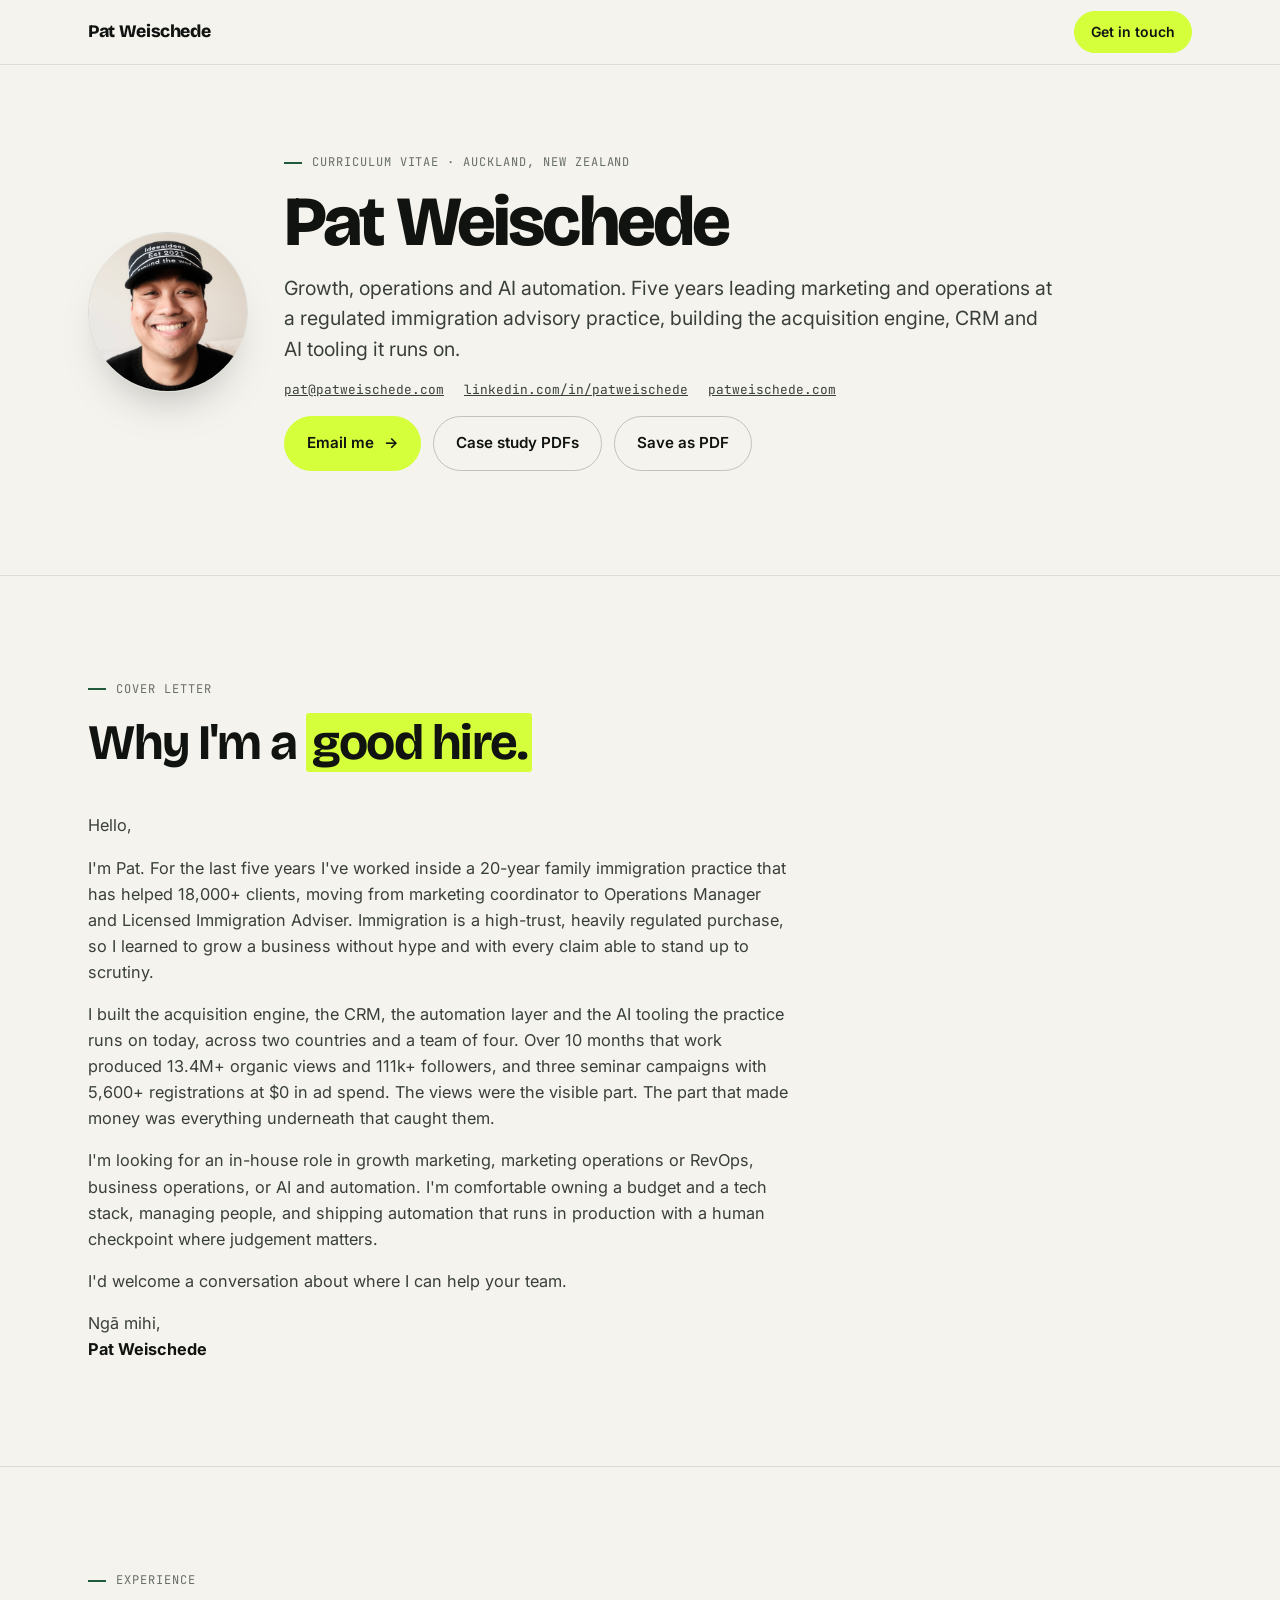
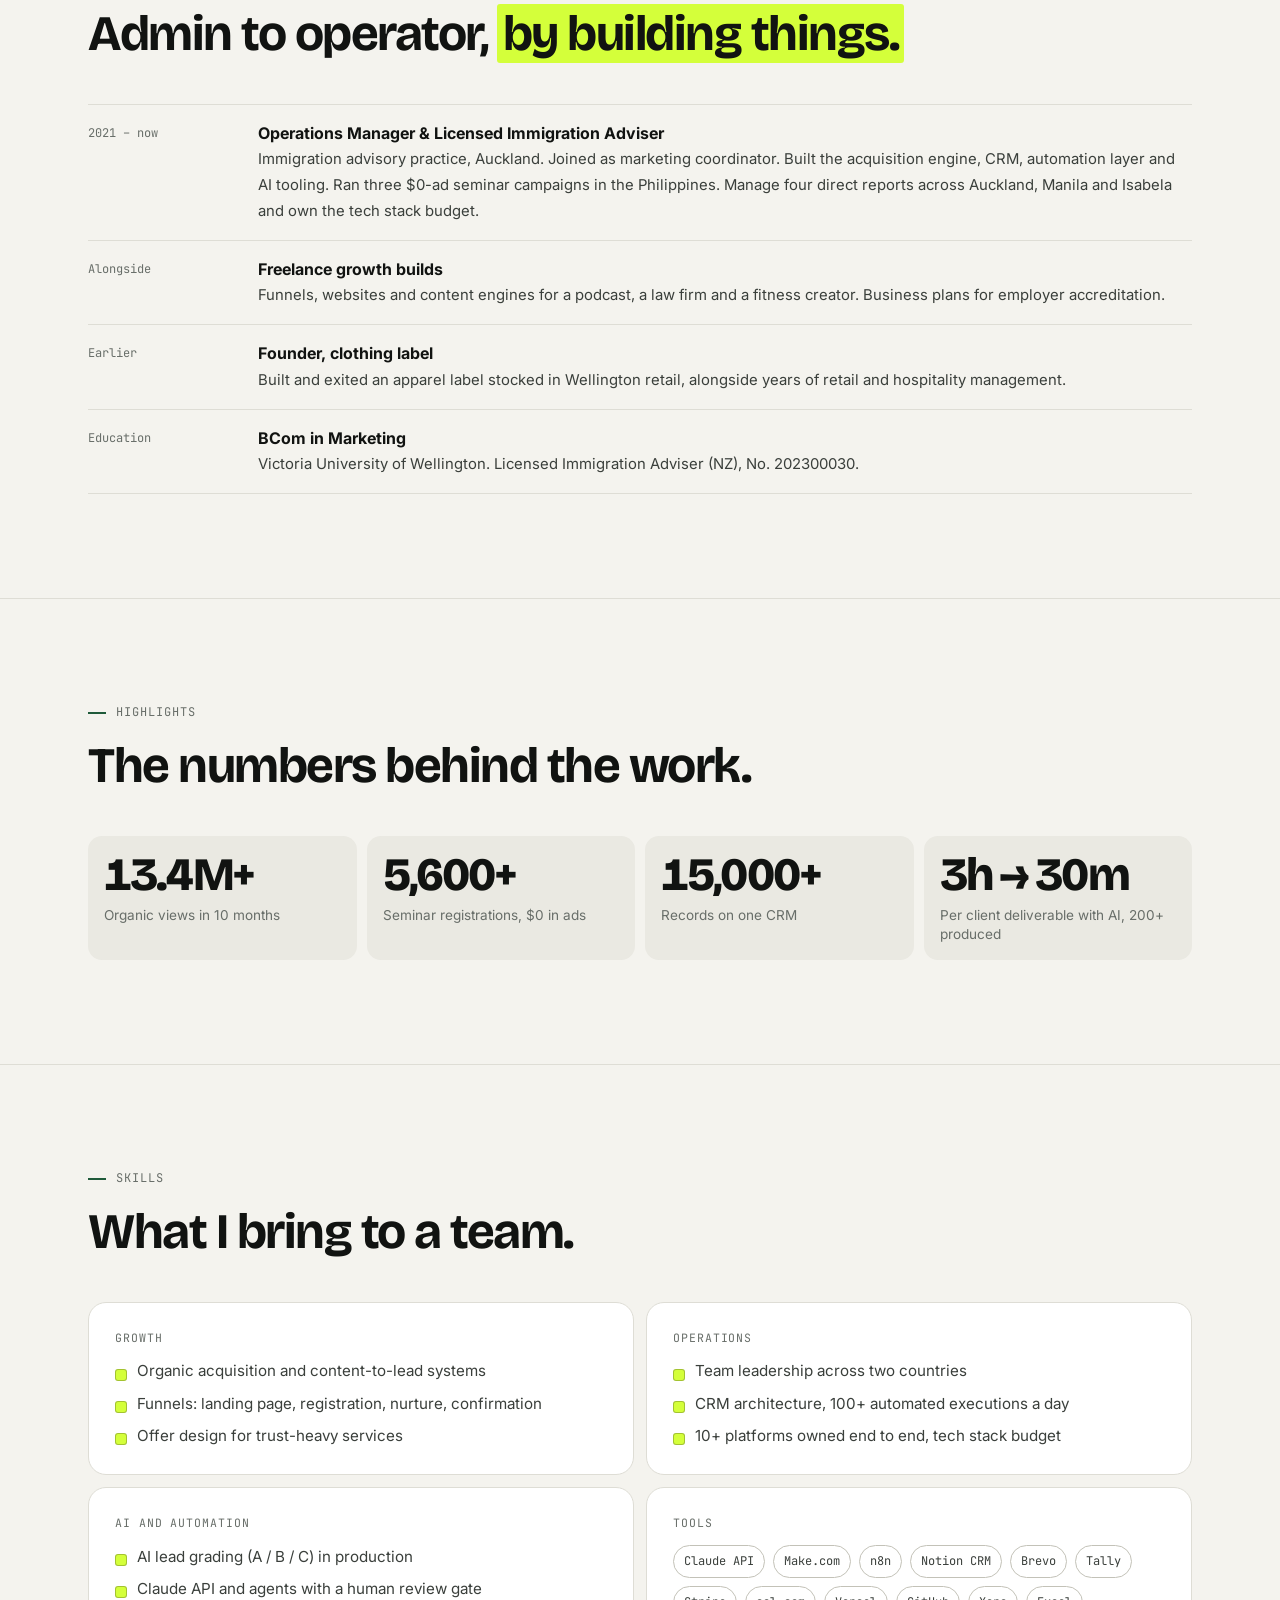
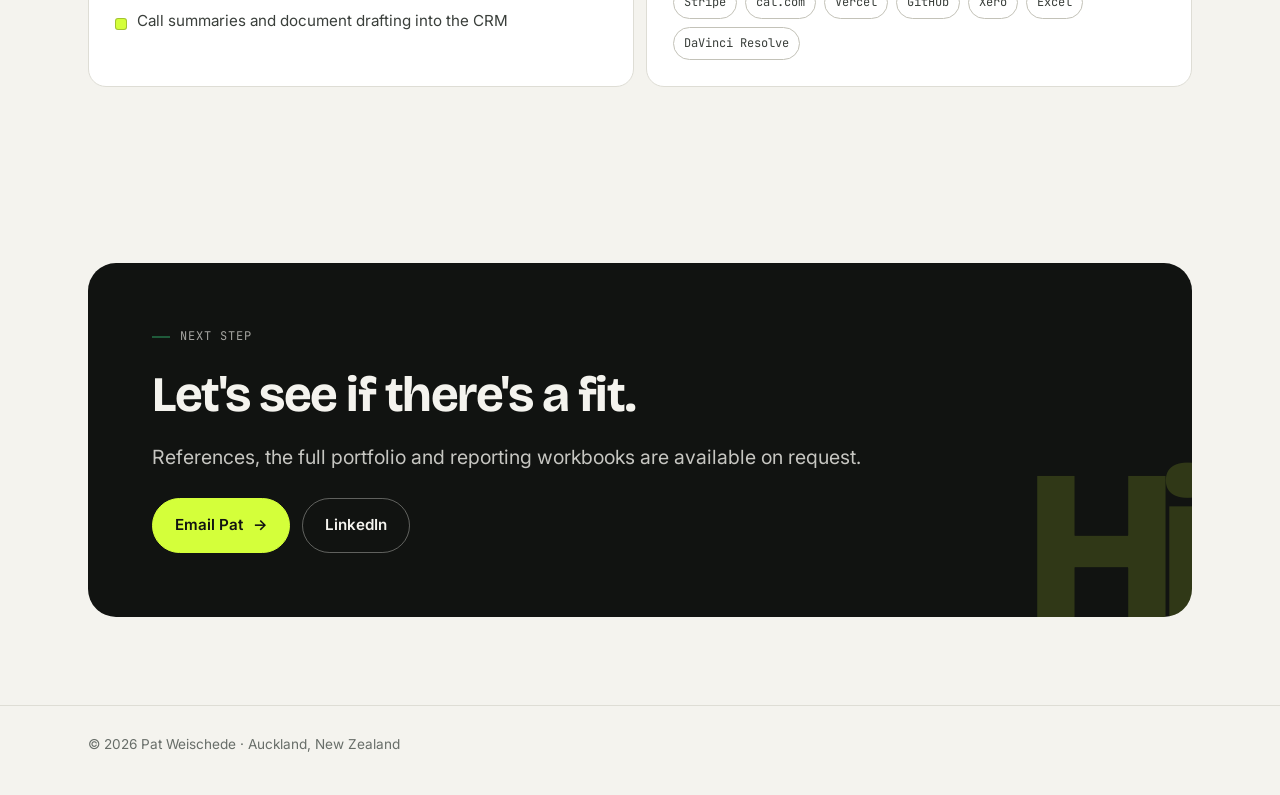
==== resume/index.html @ 17557452 "Move CV page to /resume Co-Authored-By: Claude Sonnet 5.5 <noreply@anthropic.com>" ====
<!DOCTYPE html>
<html lang="en-NZ">
<head>
<meta charset="utf-8">
<meta name="viewport" content="width=device-width, initial-scale=1">
<title>Pat Weischede — CV</title>
<meta name="robots" content="noindex, nofollow, noarchive">
<meta name="description" content="CV and cover letter for Pat Weischede.">
<link rel="icon" type="image/svg+xml" href="data:image/svg+xml,<svg xmlns='http://www.w3.org/2000/svg' viewBox='0 0 100 100'><rect width='100' height='100' rx='22' fill='%23111311'/><text x='50' y='68' font-family='Arial' font-weight='700' font-size='52' text-anchor='middle' fill='%23D4FF3A'>P</text></svg>">
<link rel="preconnect" href="https://fonts.googleapis.com">
<link rel="preconnect" href="https://fonts.gstatic.com" crossorigin>
<link rel="stylesheet" href="https://fonts.googleapis.com/css2?family=Bricolage+Grotesque:opsz,wght@12..96,500..800&family=Inter:wght@400;500;600&family=JetBrains+Mono:wght@400;500&display=swap">
<link rel="stylesheet" href="../styles.css">
<style>
  .cv-head { display: grid; gap: 24px; align-items: center; }
  @media (min-width: 760px) { .cv-head { grid-template-columns: 160px minmax(0, 1fr); gap: 36px; } }
  .cv-head .portrait { width: 160px; transform: none; border-radius: 50%; }
  .cv-head h1 { font-weight: 800; font-size: clamp(2.4rem, 1.4rem + 4vw, 4.2rem); line-height: 0.98; letter-spacing: -0.04em; }
  .cv-contact { display: flex; flex-wrap: wrap; gap: 6px 20px; font-family: var(--mono); font-size: 0.8rem; color: var(--muted); }
  .cv-contact a { color: var(--ink-soft); }
  .letter { display: grid; gap: 16px; max-width: 70ch; }
  .letter p { max-width: none; font-size: 1.02rem; }
  .cv-skills { display: grid; gap: 12px; }
  @media (min-width: 760px) { .cv-skills { grid-template-columns: 1fr 1fr; } }
  .actions { display: flex; flex-wrap: wrap; gap: 12px; }
  @media print {
    .nav-bar, .progress, .actions, .final, footer { display: none !important; }
    body { background: #fff; color: #000; }
    .reveal { opacity: 1 !important; transform: none !important; }
    .sec { padding-block: 24px; break-inside: avoid; }
  }
</style>
</head>
<body>
<div class="progress" aria-hidden="true"></div>

<div class="nav-bar">
  <nav class="wrap nav" aria-label="Primary">
    <a class="brand" href="../index.html">Pat Weischede</a>
    <a class="btn btn-primary" href="mailto:pat@patweischede.com?subject=Role%20enquiry">Get in touch</a>
  </nav>
</div>

<main id="top">

  <header class="wrap sec first">
    <div class="cv-head">
      <figure class="portrait"><img src="../assets/pat.jpg" width="900" height="900" alt="Pat Weischede smiling"></figure>
      <div style="display:grid; gap:16px">
        <span class="kicker">Curriculum vitae · Auckland, New Zealand</span>
        <h1>Pat Weischede</h1>
        <p class="lede">Growth, operations and AI automation. Five years leading marketing and operations at a regulated immigration advisory practice, building the acquisition engine, CRM and AI tooling it runs on.</p>
        <div class="cv-contact">
          <a href="mailto:pat@patweischede.com">pat@patweischede.com</a>
          <a href="https://www.linkedin.com/in/patweischede" rel="noopener">linkedin.com/in/patweischede</a>
          <a href="../index.html">patweischede.com</a>
        </div>
        <div class="actions">
          <a class="btn btn-primary shine" href="mailto:pat@patweischede.com?subject=Role%20enquiry">Email me <span class="arr" aria-hidden="true">→</span></a>
          <a class="btn btn-ghost" href="../work.html#documents">Case study PDFs</a>
          <a class="btn btn-ghost" href="#" onclick="window.print(); return false;">Save as PDF</a>
        </div>
      </div>
    </div>
  </header>

  <section class="sec" id="letter">
    <div class="wrap">
      <div class="sec-head reveal">
        <span class="kicker">Cover letter</span>
        <h2>Why I'm a <span class="mark">good hire.</span></h2>
      </div>
      <div class="letter reveal">
        <p>Hello,</p>
        <p>I'm Pat. For the last five years I've worked inside a 20-year family immigration practice that has helped 18,000+ clients, moving from marketing coordinator to Operations Manager and Licensed Immigration Adviser. Immigration is a high-trust, heavily regulated purchase, so I learned to grow a business without hype and with every claim able to stand up to scrutiny.</p>
        <p>I built the acquisition engine, the CRM, the automation layer and the AI tooling the practice runs on today, across two countries and a team of four. Over 10 months that work produced 13.4M+ organic views and 111k+ followers, and three seminar campaigns with 5,600+ registrations at $0 in ad spend. The views were the visible part. The part that made money was everything underneath that caught them.</p>
        <p>I'm looking for an in-house role in growth marketing, marketing operations or RevOps, business operations, or AI and automation. I'm comfortable owning a budget and a tech stack, managing people, and shipping automation that runs in production with a human checkpoint where judgement matters.</p>
        <p>I'd welcome a conversation about where I can help your team.</p>
        <p>Ngā mihi,<br><b style="color:var(--ink)">Pat Weischede</b></p>
      </div>
    </div>
  </section>

  <section class="sec" id="experience">
    <div class="wrap">
      <div class="sec-head reveal">
        <span class="kicker">Experience</span>
        <h2>Admin to operator, <span class="mark">by building things.</span></h2>
      </div>
      <ol class="timeline reveal">
        <li><span class="when">2021 – now</span><span><b>Operations Manager &amp; Licensed Immigration Adviser</b><span class="d">Immigration advisory practice, Auckland. Joined as marketing coordinator. Built the acquisition engine, CRM, automation layer and AI tooling. Ran three $0-ad seminar campaigns in the Philippines. Manage four direct reports across Auckland, Manila and Isabela and own the tech stack budget.</span></span></li>
        <li><span class="when">Alongside</span><span><b>Freelance growth builds</b><span class="d">Funnels, websites and content engines for a podcast, a law firm and a fitness creator. Business plans for employer accreditation.</span></span></li>
        <li><span class="when">Earlier</span><span><b>Founder, clothing label</b><span class="d">Built and exited an apparel label stocked in Wellington retail, alongside years of retail and hospitality management.</span></span></li>
        <li><span class="when">Education</span><span><b>BCom in Marketing</b><span class="d">Victoria University of Wellington. Licensed Immigration Adviser (NZ), No. 202300030.</span></span></li>
      </ol>
    </div>
  </section>

  <section class="sec" id="highlights">
    <div class="wrap">
      <div class="sec-head reveal">
        <span class="kicker">Highlights</span>
        <h2>The numbers behind the work.</h2>
      </div>
      <div class="big-stats reveal" style="grid-template-columns: repeat(auto-fit, minmax(200px, 1fr))">
        <div class="big-stat"><div class="fig" data-count="13.4" data-suffix="M+" data-decimals="1">13.4M+</div><div class="cap">Organic views in 10 months</div></div>
        <div class="big-stat"><div class="fig" data-count="5600" data-suffix="+">5,600+</div><div class="cap">Seminar registrations, $0 in ads</div></div>
        <div class="big-stat"><div class="fig" data-count="15000" data-suffix="+">15,000+</div><div class="cap">Records on one CRM</div></div>
        <div class="big-stat"><div class="fig">3h → 30m</div><div class="cap">Per client deliverable with AI, 200+ produced</div></div>
      </div>
    </div>
  </section>

  <section class="sec" id="skills">
    <div class="wrap">
      <div class="sec-head reveal">
        <span class="kicker">Skills</span>
        <h2>What I bring to a team.</h2>
      </div>
      <div class="cv-skills">
        <article class="path reveal"><span class="who-tag">Growth</span><ul><li>Organic acquisition and content-to-lead systems</li><li>Funnels: landing page, registration, nurture, confirmation</li><li>Offer design for trust-heavy services</li></ul></article>
        <article class="path reveal"><span class="who-tag">Operations</span><ul><li>Team leadership across two countries</li><li>CRM architecture, 100+ automated executions a day</li><li>10+ platforms owned end to end, tech stack budget</li></ul></article>
        <article class="path reveal"><span class="who-tag">AI and automation</span><ul><li>AI lead grading (A / B / C) in production</li><li>Claude API and agents with a human review gate</li><li>Call summaries and document drafting into the CRM</li></ul></article>
        <article class="path reveal"><span class="who-tag">Tools</span><div class="tools"><span>Claude API</span><span>Make.com</span><span>n8n</span><span>Notion CRM</span><span>Brevo</span><span>Tally</span><span>Stripe</span><span>cal.com</span><span>Vercel</span><span>GitHub</span><span>Xero</span><span>Excel</span><span>DaVinci Resolve</span></div></article>
      </div>
    </div>
  </section>

  <section class="wrap final">
    <div class="final-card reveal">
      <span class="bigfig" aria-hidden="true">Hi</span>
      <span class="kicker" style="color:color-mix(in srgb, var(--ground) 65%, transparent)">Next step</span>
      <h2>Let's see if there's a fit.</h2>
      <p class="lede" style="color:inherit; opacity:0.8">References, the full portfolio and reporting workbooks are available on request.</p>
      <div class="cta-row">
        <a class="btn btn-primary shine" href="mailto:pat@patweischede.com?subject=Role%20enquiry">Email Pat <span class="arr" aria-hidden="true">→</span></a>
        <a class="btn btn-ghost" href="https://www.linkedin.com/in/patweischede" rel="noopener">LinkedIn</a>
      </div>
    </div>
  </section>

</main>

<footer>
  <div class="wrap foot">
    <span>© 2026 Pat Weischede · Auckland, New Zealand</span>
  </div>
</footer>

<script src="../site.js"></script>
</body>
</html>
---- styles.css ----
:root {
  --ground: #F4F3EE;
  --surface: #FFFFFF;
  --surface-sunk: #EAE9E2;
  --ink: #111311;
  --ink-soft: #3A3F3B;
  --muted: #686E69;
  --line: #DEDDD5;
  --line-strong: #C3C2B8;
  --accent: #1F5A3A;
  --hi: #D4FF3A;
  --hi-ink: #111311;
  --down: #B4472A;
  --shot-bg: #18191A;
  --bar: color-mix(in srgb, #D4FF3A 60%, transparent);
  --display: "Bricolage Grotesque", "Helvetica Neue", Arial, sans-serif;
  --body: "Inter", "Helvetica Neue", Arial, sans-serif;
  --mono: "JetBrains Mono", ui-monospace, "SFMono-Regular", Menlo, monospace;
  --measure: 64ch;
  --gutter: 16px;
}
@media (prefers-color-scheme: dark) {
  :root:not([data-theme="light"]) {
    --ground: #0D0E0D;
    --surface: #151715;
    --surface-sunk: #111311;
    --ink: #F1F2EE;
    --ink-soft: #C8CBC5;
    --muted: #8E938C;
    --line: #252825;
    --line-strong: #383C38;
    --accent: #D4FF3A;
    --down: #F08A68;
    --shot-bg: #18191A;
    --bar: color-mix(in srgb, #D4FF3A 20%, transparent);
  }
}
:root[data-theme="dark"] {
  --ground: #0D0E0D;
  --surface: #151715;
  --surface-sunk: #111311;
  --ink: #F1F2EE;
  --ink-soft: #C8CBC5;
  --muted: #8E938C;
  --line: #252825;
  --line-strong: #383C38;
  --accent: #D4FF3A;
  --down: #F08A68;
  --shot-bg: #18191A;
  --bar: color-mix(in srgb, #D4FF3A 20%, transparent);
}
@media (min-width: 640px) { :root { --gutter: 28px; } }

* { box-sizing: border-box; }
html { scroll-behavior: smooth; color-scheme: light dark; }
body {
  margin: 0;
  background: var(--ground);
  color: var(--ink);
  font-family: var(--body);
  font-size: 1rem;
  line-height: 1.6;
  -webkit-font-smoothing: antialiased;
  overflow-x: hidden;
}
img { max-width: 100%; display: block; }
a { color: inherit; }
a:focus-visible, button:focus-visible, summary:focus-visible {
  outline: 2px solid var(--accent);
  outline-offset: 3px;
  border-radius: 4px;
}
.wrap { max-width: 1160px; margin: 0 auto; padding-inline: var(--gutter); }
section[id] { scroll-margin-top: 72px; }
p { margin: 0; max-width: var(--measure); color: var(--ink-soft); }
h1, h2, h3 { font-family: var(--display); margin: 0; text-wrap: balance; color: var(--ink); }
h2 {
  font-weight: 700;
  font-size: clamp(1.9rem, 1.3rem + 2.6vw, 3.1rem);
  line-height: 1.04;
  letter-spacing: -0.03em;
}
h3 { font-weight: 700; font-size: 1.3rem; line-height: 1.2; letter-spacing: -0.015em; }
.mark { background: var(--hi); color: var(--hi-ink); padding: 0 0.12em; border-radius: 3px; -webkit-box-decoration-break: clone; box-decoration-break: clone; }
.kicker {
  font-family: var(--mono);
  font-size: 0.75rem;
  letter-spacing: 0.08em;
  text-transform: uppercase;
  color: var(--muted);
  display: inline-flex;
  align-items: center;
  gap: 10px;
}
.kicker::before { content: ""; width: 18px; height: 2px; background: var(--accent); }
.lede { font-size: clamp(1.06rem, 1rem + 0.35vw, 1.22rem); line-height: 1.55; color: var(--ink-soft); }
.sec { padding-block: 72px; border-top: 1px solid var(--line); }
@media (min-width: 900px) { .sec { padding-block: 104px; } }
.sec-head { display: grid; gap: 18px; margin-bottom: 44px; max-width: 820px; }

/* ---------- buttons ---------- */
.btn {
  font-family: var(--body);
  font-weight: 600;
  font-size: 0.95rem;
  text-decoration: none;
  padding: 14px 22px;
  border-radius: 999px;
  display: inline-flex;
  align-items: center;
  gap: 10px;
  border: 1px solid transparent;
  transition: transform 0.15s ease, background 0.15s ease, border-color 0.15s ease;
}
.btn:hover { transform: translateY(-1px); }
.btn-primary { background: var(--hi); color: var(--hi-ink); border-color: var(--hi); }
.btn-ghost { background: transparent; color: var(--ink); border-color: var(--line-strong); }
.btn-ghost:hover { border-color: var(--ink); }
.btn .arr { transition: transform 0.15s ease; }
.btn:hover .arr { transform: translateX(3px); }

/* ---------- nav ---------- */
.nav-bar {
  position: sticky;
  top: 0;
  z-index: 30;
  background: color-mix(in srgb, var(--ground) 88%, transparent);
  backdrop-filter: blur(10px);
  -webkit-backdrop-filter: blur(10px);
  border-bottom: 1px solid var(--line);
}
.nav { display: flex; flex-wrap: wrap; align-items: center; justify-content: space-between; gap: 0 16px; min-height: 64px; }
.brand { font-family: var(--display); font-weight: 800; font-size: 1.1rem; letter-spacing: -0.02em; text-decoration: none; padding-block: 18px; }
.nav-links { display: flex; gap: 22px; order: 3; width: 100%; overflow-x: auto; padding-bottom: 12px; scrollbar-width: none; }
.nav-links::-webkit-scrollbar { display: none; }
.nav-links a { font-size: 0.9rem; text-decoration: none; color: var(--muted); white-space: nowrap; transition: color 0.15s ease; }
.nav-links a:hover, .nav-links a[aria-current="page"] { color: var(--ink); }
.nav-links a[aria-current="page"] { text-decoration: underline; text-decoration-color: var(--accent); text-decoration-thickness: 2px; text-underline-offset: 6px; }
@media (min-width: 860px) {
  .nav { flex-wrap: nowrap; height: 64px; }
  .nav-links { order: 0; width: auto; padding-bottom: 0; gap: 26px; }
}
.nav .btn { padding: 9px 16px; font-size: 0.875rem; }

/* ---------- inner page lead section ---------- */
.sec.first { border-top: 0; padding-top: 56px; }
@media (min-width: 900px) { .sec.first { padding-top: 88px; } }
.sec.first h1 {
  font-weight: 800;
  font-size: clamp(2.3rem, 1.4rem + 4vw, 4.4rem);
  line-height: 0.98;
  letter-spacing: -0.04em;
}

/* ---------- page directory / next links ---------- */
.dir { display: grid; gap: 12px; }
@media (min-width: 700px) { .dir { grid-template-columns: 1fr 1fr; } }
.dir a {
  padding: 24px;
  border-radius: 18px;
  background: var(--surface);
  border: 1px solid var(--line);
  text-decoration: none;
  display: grid;
  gap: 8px;
  align-content: start;
  transition: border-color 0.15s ease, transform 0.15s ease;
}
.dir a:hover { border-color: var(--ink); transform: translateY(-2px); }
.dir .n { font-family: var(--mono); font-size: 0.75rem; color: var(--muted); }
.dir p { font-size: 0.95rem; }
.dir .go { font-family: var(--mono); font-size: 0.78rem; color: var(--accent); margin-top: 4px; }
.next { padding-block: 0 8px; }
.next a { display: flex; justify-content: space-between; align-items: center; gap: 16px; padding: 22px 24px; border-radius: 18px; border: 1px solid var(--line); background: var(--surface); text-decoration: none; transition: border-color 0.15s ease; }
.next a:hover { border-color: var(--ink); }
.next .kicker { margin-bottom: 4px; }
.next h3 { font-size: 1.25rem; }
.next .arr { font-size: 1.4rem; transition: transform 0.15s ease; }
.next a:hover .arr { transform: translateX(4px); }

/* ---------- hero ---------- */
.hero { padding-block: 56px 72px; }
@media (min-width: 900px) { .hero { padding-block: 88px 104px; } }
.hero-grid { display: grid; gap: 48px; align-items: center; }
@media (min-width: 980px) { .hero-grid { grid-template-columns: minmax(0, 1.15fr) minmax(0, 0.85fr); gap: 56px; } }
.hero-copy { display: grid; gap: 24px; }
.hero h1 {
  font-weight: 800;
  font-size: clamp(2.6rem, 1.4rem + 5.6vw, 5.4rem);
  line-height: 0.95;
  letter-spacing: -0.045em;
}
.hero h1 .line { display: block; }
.hero h1 .dim { color: var(--muted); }
.hero .lede { max-width: 54ch; }
.cta-row { display: flex; flex-wrap: wrap; gap: 12px; margin-top: 4px; }
.fine { font-family: var(--mono); font-size: 0.75rem; color: var(--muted); letter-spacing: 0.02em; }

.receipt {
  background: var(--surface);
  border: 1px solid var(--line);
  border-radius: 20px;
  padding: 22px;
  display: grid;
  gap: 18px;
  box-shadow: 0 1px 0 var(--line), 0 24px 60px -30px rgba(0,0,0,0.25);
}
.receipt-top { display: flex; justify-content: space-between; align-items: center; gap: 12px; }
.live { font-family: var(--mono); font-size: 0.7rem; letter-spacing: 0.08em; text-transform: uppercase; color: var(--muted); display: inline-flex; align-items: center; gap: 8px; }
.live::before { content: ""; width: 8px; height: 8px; border-radius: 50%; background: #3BD16F; box-shadow: 0 0 0 4px color-mix(in srgb, #3BD16F 22%, transparent); }
.big-stats { display: grid; grid-template-columns: 1fr 1fr; gap: 10px; }
.big-stat { background: var(--surface-sunk); border-radius: 14px; padding: 16px; }
.big-stat.wide { grid-column: 1 / -1; }
.big-stat .fig {
  font-family: var(--display);
  font-weight: 800;
  font-size: clamp(2rem, 1.5rem + 2vw, 2.9rem);
  line-height: 1;
  letter-spacing: -0.04em;
  font-variant-numeric: tabular-nums;
}
.big-stat.wide .fig { font-size: clamp(2.6rem, 2rem + 2.6vw, 3.6rem); }
.big-stat .cap { font-size: 0.85rem; color: var(--muted); margin-top: 8px; line-height: 1.4; }
.receipt-foot { font-size: 0.85rem; color: var(--ink-soft); border-top: 1px dashed var(--line-strong); padding-top: 14px; }

/* ---------- ticker ---------- */
.ticker { border-top: 1px solid var(--line); border-bottom: 1px solid var(--line); overflow: hidden; background: var(--surface); }
.ticker-track { display: flex; gap: 44px; padding-block: 16px; width: max-content; animation: tick 40s linear infinite; }
.ticker span { font-family: var(--mono); font-size: 0.8rem; letter-spacing: 0.04em; color: var(--muted); white-space: nowrap; }
.ticker b { color: var(--ink); font-weight: 500; }
@keyframes tick { to { transform: translateX(-50%); } }
@media (prefers-reduced-motion: reduce) { .ticker-track { animation: none; } }

/* ---------- proof ---------- */
.proof-grid { display: grid; gap: 16px; }
@media (min-width: 900px) { .proof-grid { grid-template-columns: repeat(12, minmax(0, 1fr)); } }
.shot {
  background: var(--surface);
  border: 1px solid var(--line);
  border-radius: 18px;
  overflow: hidden;
  display: grid;
  grid-template-rows: auto 1fr;
  margin: 0;
}
.shot-frame { background: var(--shot-bg); padding: 14px; }
.shot-frame img { width: 100%; height: auto; border-radius: 8px; }
.shot figcaption { padding: 18px 20px 20px; display: grid; gap: 6px; align-content: start; }
.shot .fig-line { font-family: var(--display); font-weight: 700; font-size: 1.25rem; letter-spacing: -0.02em; color: var(--ink); }
.shot .note { font-size: 0.9rem; color: var(--ink-soft); }
@media (min-width: 900px) {
  .shot.s-views { grid-column: span 12; grid-template-columns: minmax(0, 1.7fr) minmax(0, 1fr); grid-template-rows: none; }
  .shot.s-views figcaption { padding: 28px; align-content: center; }
  .shot.s-split, .shot.s-follow { grid-column: span 6; }
}
.proof-foot { margin-top: 20px; font-size: 0.85rem; color: var(--muted); max-width: 80ch; }
.tag-down { color: var(--down); font-weight: 500; }

/* ---------- funnel ---------- */
.funnel-grid { display: grid; gap: 40px; }
@media (min-width: 960px) { .funnel-grid { grid-template-columns: minmax(0, 1fr) minmax(0, 1fr); gap: 40px; align-items: start; } }
.funnel { display: grid; gap: 8px; }
.step {
  position: relative;
  display: flex;
  justify-content: space-between;
  align-items: baseline;
  gap: 16px;
  padding: 16px 18px;
  border-radius: 12px;
  background: var(--surface);
  border: 1px solid var(--line);
  overflow: hidden;
}
.step::before {
  content: "";
  position: absolute;
  inset: 0 auto 0 0;
  width: var(--w, 100%);
  background: var(--bar);
  z-index: 0;
}
.step > * { position: relative; z-index: 1; }
.step .lbl { font-size: 0.95rem; color: var(--ink); }
.step .val { font-family: var(--display); font-weight: 800; font-size: 1.5rem; letter-spacing: -0.03em; font-variant-numeric: tabular-nums; color: var(--ink); }
.ratio { font-family: var(--mono); font-size: 0.75rem; color: var(--muted); padding-left: 18px; }
.system-stats { display: grid; grid-template-columns: 1fr 1fr; gap: 1px; background: var(--line); border: 1px solid var(--line); border-radius: 14px; overflow: hidden; }
.system-stats div { background: var(--surface); padding: 16px; }
.system-stats b { display: block; font-family: var(--display); font-size: 1.35rem; letter-spacing: -0.02em; color: var(--ink); }
.system-stats span { font-size: 0.82rem; color: var(--muted); line-height: 1.4; display: block; margin-top: 4px; }

/* ---------- pain ---------- */
.pains { display: grid; gap: 12px; }
@media (min-width: 760px) { .pains { grid-template-columns: 1fr 1fr; } }
.pain { padding: 22px; border-radius: 16px; border: 1px solid var(--line); background: var(--surface); display: grid; gap: 8px; }
.pain q { font-family: var(--display); font-weight: 700; font-size: 1.2rem; letter-spacing: -0.015em; color: var(--ink); quotes: "\201C" "\201D"; line-height: 1.25; }
.pain p { font-size: 0.95rem; }

/* ---------- pillars ---------- */
.pillars { display: grid; gap: 16px; }
@media (min-width: 760px) { .pillars { grid-template-columns: 1fr 1fr; } }
.pillar { padding: 26px; border-radius: 18px; background: var(--surface); border: 1px solid var(--line); display: grid; gap: 12px; align-content: start; }
.pillar .n { font-family: var(--mono); font-size: 0.75rem; color: var(--muted); }
.pillar ul { margin: 0; padding: 0; list-style: none; display: grid; gap: 8px; }
.pillar li { padding-left: 22px; position: relative; color: var(--ink-soft); font-size: 0.95rem; }
.pillar li::before { content: ""; position: absolute; left: 0; top: 0.6em; width: 10px; height: 10px; border-radius: 3px; background: var(--hi); border: 1px solid color-mix(in srgb, var(--ink) 25%, transparent); }
.pillar .from { font-family: var(--mono); font-size: 0.75rem; color: var(--accent); border-top: 1px dashed var(--line-strong); padding-top: 12px; margin-top: 4px; }

/* ---------- ladder ---------- */
.ladder { display: grid; gap: 10px; }
@media (min-width: 900px) { .ladder { grid-template-columns: repeat(4, minmax(0, 1fr)); gap: 12px; } }
.rung { border-radius: 16px; padding: 20px; display: grid; gap: 10px; align-content: start; border: 1px solid var(--line); background: var(--surface); }
.rung .temp { font-family: var(--mono); font-size: 0.72rem; letter-spacing: 0.08em; text-transform: uppercase; display: inline-flex; gap: 8px; align-items: center; color: var(--muted); }
.rung .dot { width: 10px; height: 10px; border-radius: 50%; }
.rung h3 { font-size: 1.15rem; }
.rung dl { margin: 0; display: grid; gap: 8px; }
.rung dt { font-family: var(--mono); font-size: 0.68rem; letter-spacing: 0.08em; text-transform: uppercase; color: var(--muted); }
.rung dd { margin: 0; font-size: 0.9rem; color: var(--ink-soft); }
.rung .eg { font-size: 0.85rem; color: var(--ink); background: var(--surface-sunk); border-radius: 10px; padding: 10px 12px; }
@media (min-width: 900px) {
  .rung { position: relative; }
  .rung:not(:last-child)::after {
    content: "→";
    position: absolute;
    right: -11px;
    top: 22px;
    width: 22px; height: 22px;
    display: grid; place-items: center;
    font-size: 0.8rem;
    background: var(--ink);
    color: var(--ground);
    border-radius: 50%;
    z-index: 2;
  }
}
.rules { display: grid; gap: 16px; margin-top: 40px; }
@media (min-width: 860px) { .rules { grid-template-columns: repeat(3, minmax(0, 1fr)); } }
.rule { padding: 24px; border-radius: 18px; display: grid; gap: 14px; align-content: start; background: var(--surface); border: 1px solid var(--line); }
.rule.add { border-top: 4px solid #3BD16F; }
.rule.cut { border-top: 4px solid var(--down); }
.rule.keep { border-top: 4px solid var(--ink); }
.rule ol { margin: 0; padding-left: 1.15em; display: grid; gap: 10px; color: var(--ink-soft); font-size: 0.93rem; }
.rule li::marker { font-family: var(--mono); color: var(--muted); font-size: 0.8rem; }

/* ---------- who ---------- */
.who { display: grid; gap: 12px; }
@media (min-width: 700px) { .who { grid-template-columns: 1fr 1fr; } }
@media (min-width: 1040px) { .who { grid-template-columns: repeat(4, minmax(0, 1fr)); } }
.who-card { padding: 22px; border-radius: 16px; border: 1px solid var(--line); background: var(--surface); display: grid; gap: 10px; align-content: start; }
.who-card .ic { width: 40px; height: 40px; border-radius: 12px; background: var(--hi); color: var(--hi-ink); display: grid; place-items: center; }
.who-card .ic svg { width: 20px; height: 20px; }
.who-card p { font-size: 0.92rem; }
.who-card .fix { font-size: 0.85rem; color: var(--ink); font-weight: 500; }

/* ---------- process ---------- */
.process { display: grid; gap: 14px; counter-reset: p; }
@media (min-width: 860px) { .process { grid-template-columns: repeat(3, minmax(0, 1fr)); } }
.proc { padding: 26px; border-radius: 18px; background: var(--surface); border: 1px solid var(--line); display: grid; gap: 10px; align-content: start; }
.proc .num { font-family: var(--display); font-weight: 800; font-size: 2.4rem; letter-spacing: -0.04em; line-height: 1; color: var(--line-strong); }
.proc .out { font-family: var(--mono); font-size: 0.75rem; color: var(--accent); margin-top: 6px; }

/* ---------- about ---------- */
.about-grid { display: grid; gap: 40px; }
@media (min-width: 960px) { .about-grid { grid-template-columns: minmax(0, 1.1fr) minmax(0, 0.9fr); gap: 64px; } }
.about-copy { display: grid; gap: 18px; }
.facts { display: grid; gap: 0; border-top: 1px solid var(--line); }
.fact { display: grid; grid-template-columns: 1fr; gap: 4px; padding: 14px 0; border-bottom: 1px solid var(--line); }
@media (min-width: 560px) { .fact { grid-template-columns: 150px minmax(0, 1fr); gap: 16px; } }
.fact dt { font-family: var(--mono); font-size: 0.72rem; letter-spacing: 0.06em; text-transform: uppercase; color: var(--muted); padding-top: 3px; }
.fact dd { margin: 0; font-size: 0.93rem; color: var(--ink-soft); }
.tools { display: flex; flex-wrap: wrap; gap: 8px; }
.tools span { font-family: var(--mono); font-size: 0.75rem; padding: 6px 10px; border: 1px solid var(--line-strong); border-radius: 999px; color: var(--ink-soft); }

/* ---------- faq ---------- */
.faq { display: grid; gap: 10px; max-width: 860px; }
.faq details { border: 1px solid var(--line); border-radius: 14px; background: var(--surface); }
.faq summary {
  cursor: pointer;
  list-style: none;
  padding: 18px 20px;
  font-weight: 600;
  display: flex;
  justify-content: space-between;
  gap: 16px;
}
.faq summary::-webkit-details-marker { display: none; }
.faq summary::after { content: "+"; font-family: var(--mono); color: var(--muted); transition: transform 0.15s ease; }
.faq details[open] summary::after { transform: rotate(45deg); }
.faq .a { padding: 0 20px 20px; }
.faq .a p { font-size: 0.95rem; }

/* ---------- final cta ---------- */
.final { padding-block: 72px 88px; }
.final-card {
  background: var(--ink);
  color: var(--ground);
  border-radius: 28px;
  padding: clamp(28px, 5vw, 64px);
  display: grid;
  gap: 22px;
  position: relative;
  overflow: hidden;
}
.final-card h2 { color: var(--ground); max-width: 18ch; }
.final-card p { color: color-mix(in srgb, var(--ground) 78%, transparent); }
.final-card .btn-ghost { color: var(--ground); border-color: color-mix(in srgb, var(--ground) 35%, transparent); }
.final-card .btn-ghost:hover { border-color: var(--ground); }
.final-card .bigfig {
  position: absolute;
  right: -0.04em;
  bottom: -0.22em;
  font-family: var(--display);
  font-weight: 800;
  font-size: clamp(6rem, 18vw, 15rem);
  letter-spacing: -0.06em;
  line-height: 1;
  color: color-mix(in srgb, var(--hi) 16%, transparent);
  pointer-events: none;
  user-select: none;
}
.final-card > *:not(.bigfig) { position: relative; z-index: 1; }

footer { border-top: 1px solid var(--line); padding-block: 28px 40px; }
.foot { display: flex; flex-wrap: wrap; justify-content: space-between; gap: 12px 24px; font-size: 0.85rem; color: var(--muted); }
.foot a { color: var(--ink-soft); text-decoration: none; }
.foot a:hover { color: var(--ink); }
.foot-links { display: flex; gap: 18px; }

/* ---------- reveal ---------- */
.reveal { opacity: 0; transform: translateY(14px); transition: opacity 0.6s ease, transform 0.6s ease; }
.reveal.in { opacity: 1; transform: none; }
@media (prefers-reduced-motion: reduce) { .reveal { opacity: 1; transform: none; transition: none; } html { scroll-behavior: auto; } }

/* ---------- audience paths ---------- */
.paths { display: grid; gap: 12px; }
@media (min-width: 760px) { .paths { grid-template-columns: 1fr 1fr; } }
.path { padding: 26px; border-radius: 18px; background: var(--surface); border: 1px solid var(--line); display: grid; gap: 12px; align-content: start; }
.path .who-tag { font-family: var(--mono); font-size: 0.72rem; letter-spacing: 0.08em; text-transform: uppercase; color: var(--muted); }
.path ul { margin: 0; padding: 0; list-style: none; display: grid; gap: 8px; }
.path li { padding-left: 22px; position: relative; color: var(--ink-soft); font-size: 0.95rem; }
.path li::before { content: ""; position: absolute; left: 0; top: 0.6em; width: 10px; height: 10px; border-radius: 3px; background: var(--hi); border: 1px solid color-mix(in srgb, var(--ink) 25%, transparent); }
.path .cta-row { margin-top: 6px; }

/* ---------- photo ---------- */
.photo { margin: 0; border-radius: 20px; overflow: hidden; border: 1px solid var(--line); background: var(--shot-bg); }
.photo img { width: 100%; height: auto; }
.photo figcaption { font-size: 0.85rem; color: var(--muted); padding: 12px 16px; background: var(--surface); }
.calls { display: grid; gap: 10px; margin-top: 16px; }
@media (min-width: 700px) { .calls { grid-template-columns: 1fr 1fr; } }
@media (min-width: 1040px) { .calls { grid-template-columns: repeat(3, minmax(0, 1fr)); } }
.calls img { width: 100%; height: auto; border-radius: 12px; border: 1px solid var(--line); background: var(--shot-bg); }

/* ---------- case studies ---------- */
.toc { display: flex; flex-wrap: wrap; gap: 8px; }
.toc a { font-family: var(--mono); font-size: 0.78rem; text-decoration: none; padding: 8px 12px; border-radius: 999px; border: 1px solid var(--line-strong); color: var(--ink-soft); }
.toc a:hover { border-color: var(--ink); color: var(--ink); }
.case { display: grid; gap: 28px; }
.case-meta { display: grid; gap: 1px; background: var(--line); border: 1px solid var(--line); border-radius: 14px; overflow: hidden; }
@media (min-width: 760px) { .case-meta { grid-template-columns: repeat(3, minmax(0, 1fr)); } }
.case-meta div { background: var(--surface); padding: 16px 18px; display: grid; gap: 4px; align-content: start; }
.case-meta dt { font-family: var(--mono); font-size: 0.7rem; letter-spacing: 0.08em; text-transform: uppercase; color: var(--muted); }
.case-meta dd { margin: 0; font-size: 0.93rem; color: var(--ink-soft); }
.case-cols { display: grid; gap: 28px; }
@media (min-width: 960px) { .case-cols { grid-template-columns: minmax(0, 1fr) minmax(0, 1fr); gap: 40px; align-items: start; } }
.case-body { display: grid; gap: 14px; }
.case-body h3 { margin-top: 8px; }
.flow { margin: 0; padding: 0; list-style: none; display: grid; gap: 8px; counter-reset: f; }
.flow li { counter-increment: f; display: grid; grid-template-columns: 34px minmax(0, 1fr); gap: 12px; padding: 14px 16px; border-radius: 12px; background: var(--surface); border: 1px solid var(--line); font-size: 0.93rem; color: var(--ink-soft); }
.flow li::before { content: counter(f, decimal-leading-zero); font-family: var(--mono); font-size: 0.75rem; color: var(--muted); padding-top: 2px; }
.flow b { color: var(--ink); font-weight: 600; }
.runs { display: grid; gap: 8px; }
.lesson { padding: 18px 20px; border-radius: 14px; background: var(--surface-sunk); font-size: 0.93rem; color: var(--ink-soft); }
.lesson b { color: var(--ink); }
.status { font-family: var(--mono); font-size: 0.68rem; letter-spacing: 0.06em; padding: 3px 8px; border-radius: 999px; background: var(--hi); color: var(--hi-ink); vertical-align: middle; margin-left: 6px; }
.status.built { background: var(--surface-sunk); color: var(--ink-soft); border: 1px solid var(--line-strong); }
.clients { display: grid; gap: 12px; }
@media (min-width: 760px) { .clients { grid-template-columns: 1fr 1fr; } }

/* ---------- reviews ---------- */
.reviews { display: grid; gap: 12px; }
@media (min-width: 760px) { .reviews { grid-template-columns: 1fr 1fr; } }
.review { margin: 0; padding: 22px; border-radius: 16px; background: var(--surface); border: 1px solid var(--line); display: grid; gap: 12px; align-content: start; }
.review .stars { color: #E2A400; letter-spacing: 2px; font-size: 0.9rem; }
.review blockquote { margin: 0; font-size: 0.98rem; color: var(--ink); line-height: 1.55; }
.review figcaption { font-family: var(--mono); font-size: 0.72rem; color: var(--muted); }

/* ---------- timeline ---------- */
.timeline { margin: 0; padding: 0; list-style: none; display: grid; border-top: 1px solid var(--line); }
.timeline li { display: grid; gap: 4px; padding: 16px 0; border-bottom: 1px solid var(--line); }
@media (min-width: 640px) { .timeline li { grid-template-columns: 150px minmax(0, 1fr); gap: 20px; } }
.timeline .when { font-family: var(--mono); font-size: 0.75rem; color: var(--muted); padding-top: 3px; }
.timeline b { color: var(--ink); display: block; }
.timeline span.d { font-size: 0.93rem; color: var(--ink-soft); }
@media (min-width: 700px) { .dir a:first-child { grid-column: 1 / -1; } }

/* ---------- case cards + documents ---------- */
.cases { display: grid; gap: 12px; }
@media (min-width: 760px) { .cases { grid-template-columns: 1fr 1fr; } }
.case-card { padding: 24px; border-radius: 18px; background: var(--surface); border: 1px solid var(--line); display: grid; gap: 14px; align-content: start; }
.case-card .n { font-family: var(--mono); font-size: 0.75rem; color: var(--muted); }
.case-card p { font-size: 0.95rem; }
.mini-stats { display: grid; grid-template-columns: repeat(3, minmax(0, 1fr)); gap: 1px; background: var(--line); border: 1px solid var(--line); border-radius: 12px; overflow: hidden; }
.mini-stats div { background: var(--surface-sunk); padding: 12px; }
.mini-stats b { display: block; font-family: var(--display); font-size: clamp(1.05rem, 0.9rem + 0.8vw, 1.4rem); letter-spacing: -0.02em; color: var(--ink); line-height: 1.1; }
.mini-stats span { display: block; font-size: 0.75rem; color: var(--muted); line-height: 1.35; margin-top: 4px; }
.dl { justify-self: start; font-family: var(--mono); font-size: 0.8rem; color: var(--accent); text-decoration: none; border-bottom: 1px solid currentColor; padding-bottom: 2px; }
.dl:hover { color: var(--ink); }
.docs { display: grid; gap: 12px; }
@media (min-width: 700px) { .docs { grid-template-columns: repeat(2, minmax(0, 1fr)); } }
@media (min-width: 1040px) { .docs { grid-template-columns: repeat(4, minmax(0, 1fr)); } .doc.feature { grid-column: span 2; } }
.doc { padding: 22px; border-radius: 16px; background: var(--surface); border: 1px solid var(--line); text-decoration: none; display: grid; gap: 8px; align-content: start; transition: border-color 0.15s ease, transform 0.15s ease; }
.doc:hover { border-color: var(--ink); transform: translateY(-2px); }
.doc .n { font-family: var(--mono); font-size: 0.72rem; color: var(--muted); }
.doc p { font-size: 0.93rem; }
.doc .go { font-family: var(--mono); font-size: 0.78rem; color: var(--accent); margin-top: 4px; }
.doc.feature { background: #111311; border-color: #111311; }
.doc.feature h3, .doc.feature .go { color: var(--hi); }
.doc.feature .n, .doc.feature p { color: rgba(244, 243, 238, 0.72); }
.doc.feature:hover { border-color: var(--hi); }

/* ---------- availability chip + portrait ---------- */
.avail { display: flex; align-items: center; gap: 14px; }
.avatar { position: relative; width: 56px; height: 56px; border-radius: 50%; flex: none; }
.avatar::before { content: ""; position: absolute; inset: -4px; border-radius: 50%; border: 2px solid var(--hi); animation: ring 2.6s ease-out infinite; }
.avatar img { width: 100%; height: 100%; border-radius: 50%; object-fit: cover; object-position: 50% 40%; border: 2px solid var(--ground); position: relative; }
.avail-text { display: grid; gap: 2px; font-size: 0.9rem; line-height: 1.3; }
.avail-text b { font-family: var(--display); font-weight: 700; color: var(--ink); }
.avail-status { font-family: var(--mono); font-size: 0.72rem; color: var(--muted); display: inline-flex; align-items: center; gap: 8px; }
.avail-status i { width: 8px; height: 8px; border-radius: 50%; background: #3BD16F; animation: pulse 2s ease-in-out infinite; }
@keyframes ring { 0% { transform: scale(0.95); opacity: 0.9; } 100% { transform: scale(1.35); opacity: 0; } }
@keyframes pulse { 0%, 100% { box-shadow: 0 0 0 0 color-mix(in srgb, #3BD16F 55%, transparent); } 50% { box-shadow: 0 0 0 6px transparent; } }
.portrait { margin: 0; width: min(220px, 60%); aspect-ratio: 1; border-radius: 28px; overflow: hidden; border: 1px solid var(--line); transform: rotate(-2deg); transition: transform 0.4s ease; box-shadow: 0 24px 50px -28px rgba(0,0,0,0.4); }
.portrait:hover { transform: rotate(0) scale(1.02); }
.portrait img { width: 100%; height: 100%; object-fit: cover; }

/* ---------- motion ---------- */
.progress { position: fixed; top: 0; left: 0; height: 3px; width: 100%; background: var(--hi); transform-origin: 0 50%; transform: scaleX(0); z-index: 40; }
.hero h1 .line { opacity: 0; transform: translateY(24px); animation: rise 0.8s cubic-bezier(.2,.7,.2,1) forwards; }
.hero h1 .line:nth-child(1) { animation-delay: 0.1s; }
.hero h1 .line:nth-child(2) { animation-delay: 0.28s; }
.hero h1 .line:nth-child(3) { animation-delay: 0.46s; }
.hero .avail, .hero .kicker, .hero .lede, .hero .cta-row, .hero .fine, .receipt { opacity: 0; animation: rise 0.8s cubic-bezier(.2,.7,.2,1) forwards; }
.hero .avail { animation-delay: 0s; }
.hero .kicker { animation-delay: 0.05s; }
.hero .lede { animation-delay: 0.65s; }
.hero .cta-row { animation-delay: 0.8s; }
.hero .fine { animation-delay: 0.95s; }
.receipt { animation-delay: 0.4s; }
@keyframes rise { to { opacity: 1; transform: none; } }
.reveal:nth-child(2) { transition-delay: 0.08s; }
.reveal:nth-child(3) { transition-delay: 0.16s; }
.reveal:nth-child(4) { transition-delay: 0.24s; }
.mark { background-image: linear-gradient(var(--hi), var(--hi)); background-color: transparent; background-repeat: no-repeat; background-size: 0% 100%; transition: background-size 0.8s ease 0.3s; }
.reveal.in .mark, .hero .mark { background-size: 100% 100%; }
.path, .case-card, .pillar, .who-card, .review { transition: transform 0.2s ease, border-color 0.2s ease, opacity 0.6s ease; }
.path:hover, .case-card:hover, .pillar:hover, .who-card:hover, .review:hover { transform: translateY(-4px); border-color: var(--ink); }
.btn.shine { position: relative; overflow: hidden; }
.btn.shine::after { content: ""; position: absolute; inset: 0; background: linear-gradient(105deg, transparent 35%, rgba(255,255,255,0.65) 50%, transparent 65%); transform: translateX(-120%); animation: shine 4s ease-in-out 1.5s infinite; }
@keyframes shine { 0%, 60% { transform: translateX(-120%); } 100% { transform: translateX(120%); } }
.final-card .bigfig { animation: drift 9s ease-in-out infinite alternate; }
@keyframes drift { to { transform: translate(-2%, -6%); } }
@media (prefers-reduced-motion: reduce) {
  .hero h1 .line, .hero .avail, .hero .kicker, .hero .lede, .hero .cta-row, .hero .fine, .receipt { opacity: 1; animation: none; }
  .avatar::before, .avail-status i, .btn.shine::after, .final-card .bigfig { animation: none; }
  .mark { background-size: 100% 100%; transition: none; }
  .progress { display: none; }
}
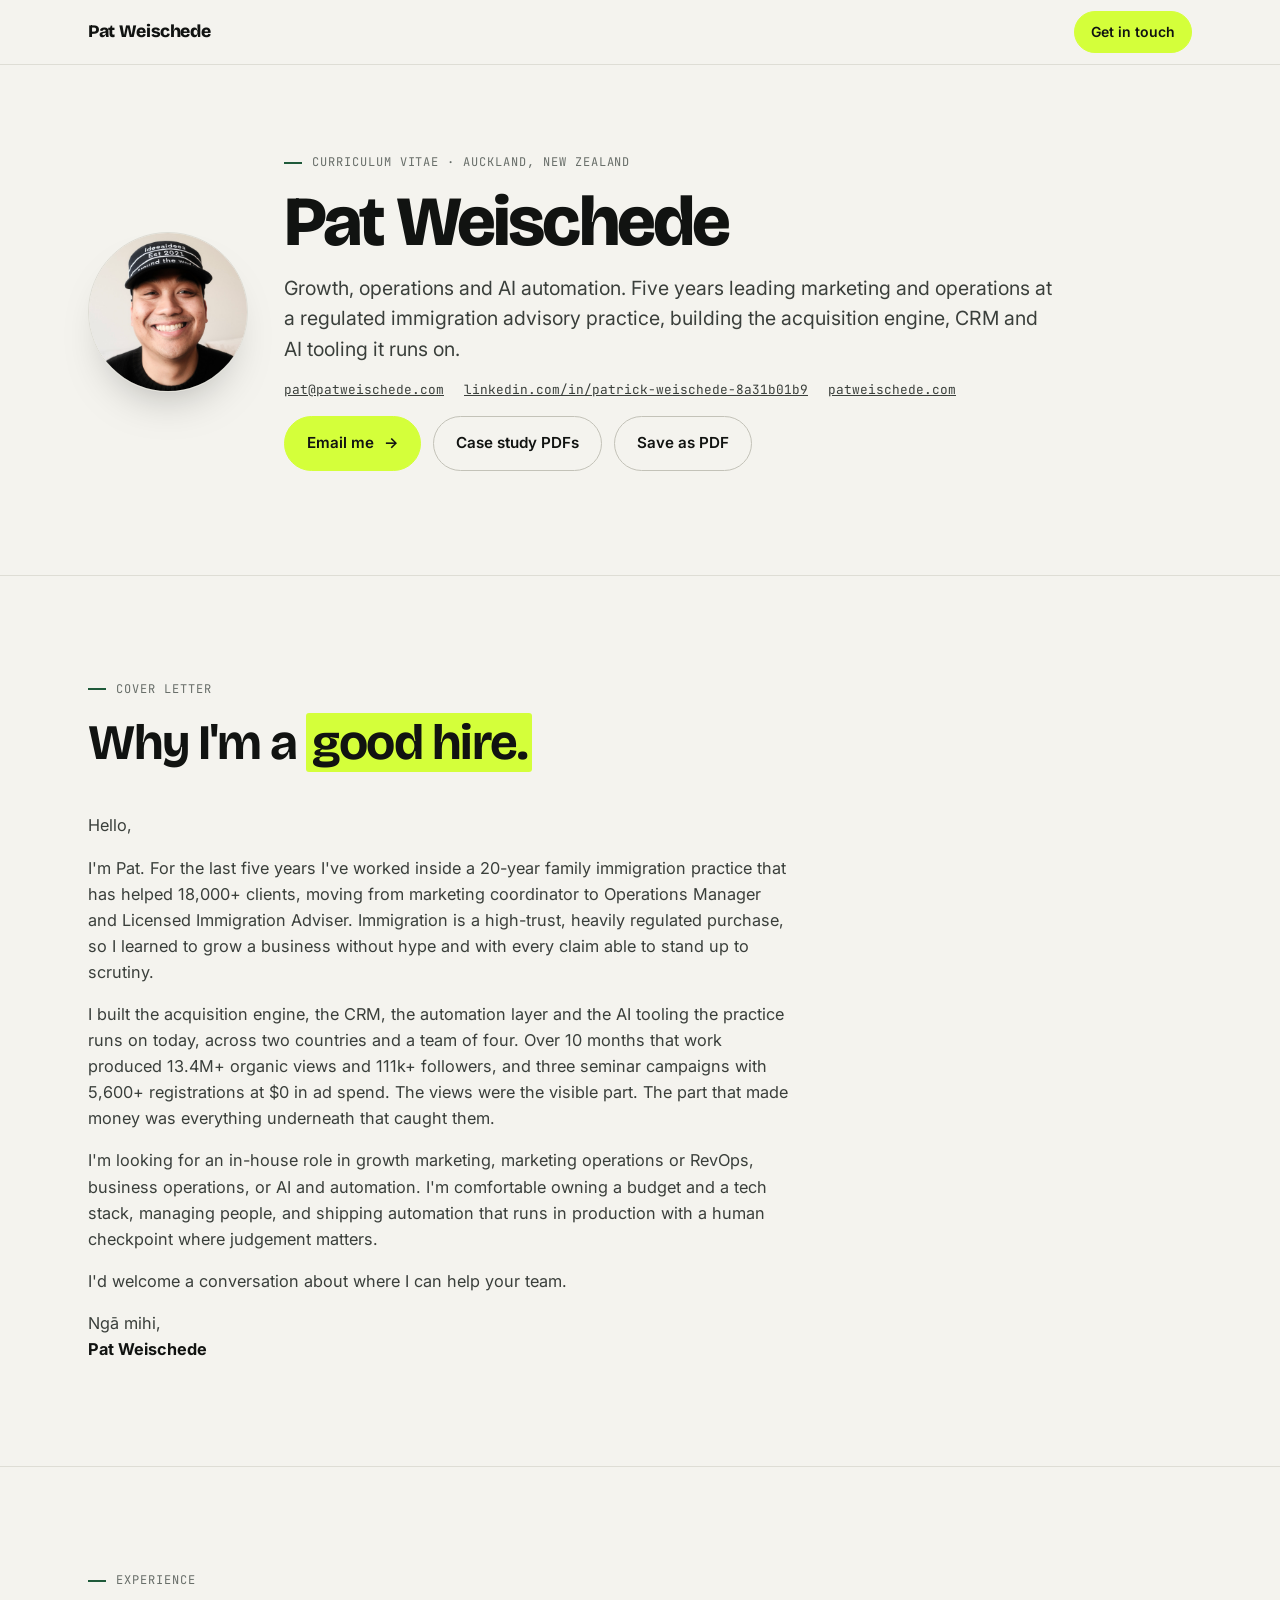
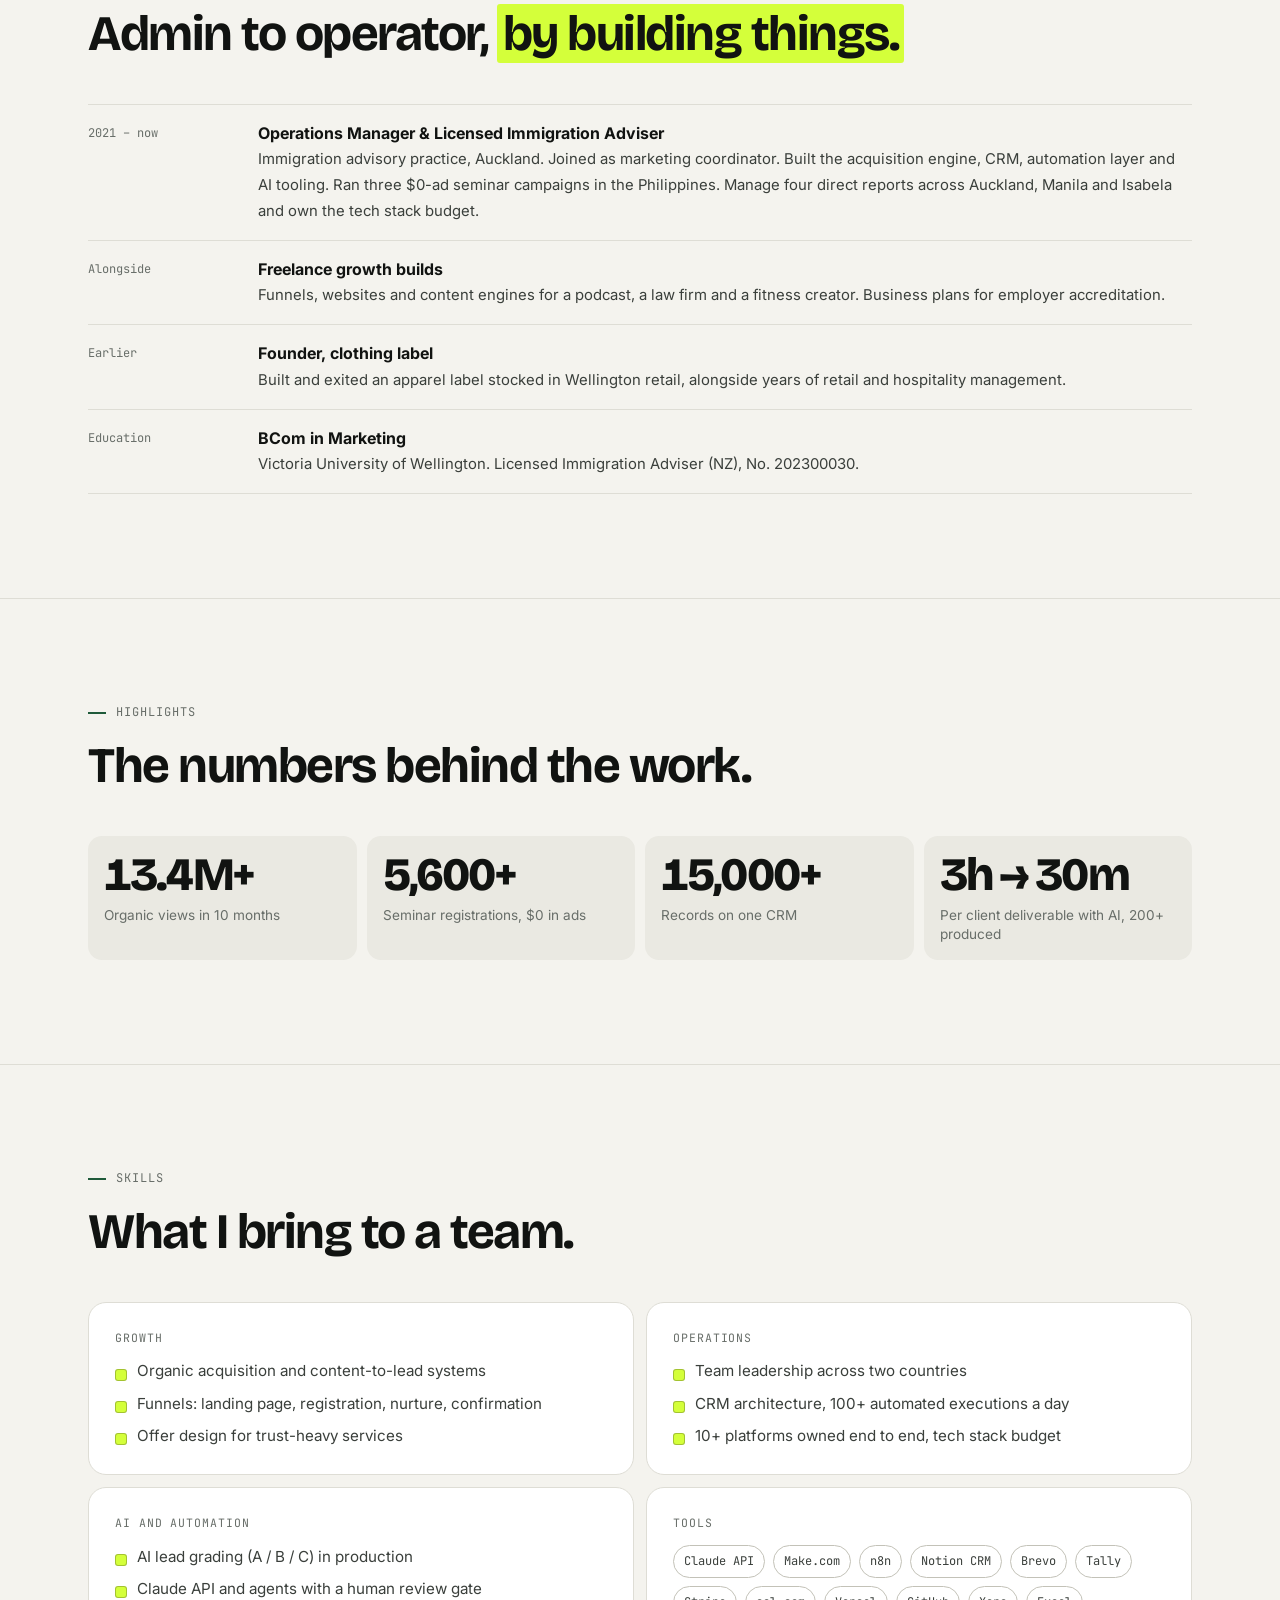
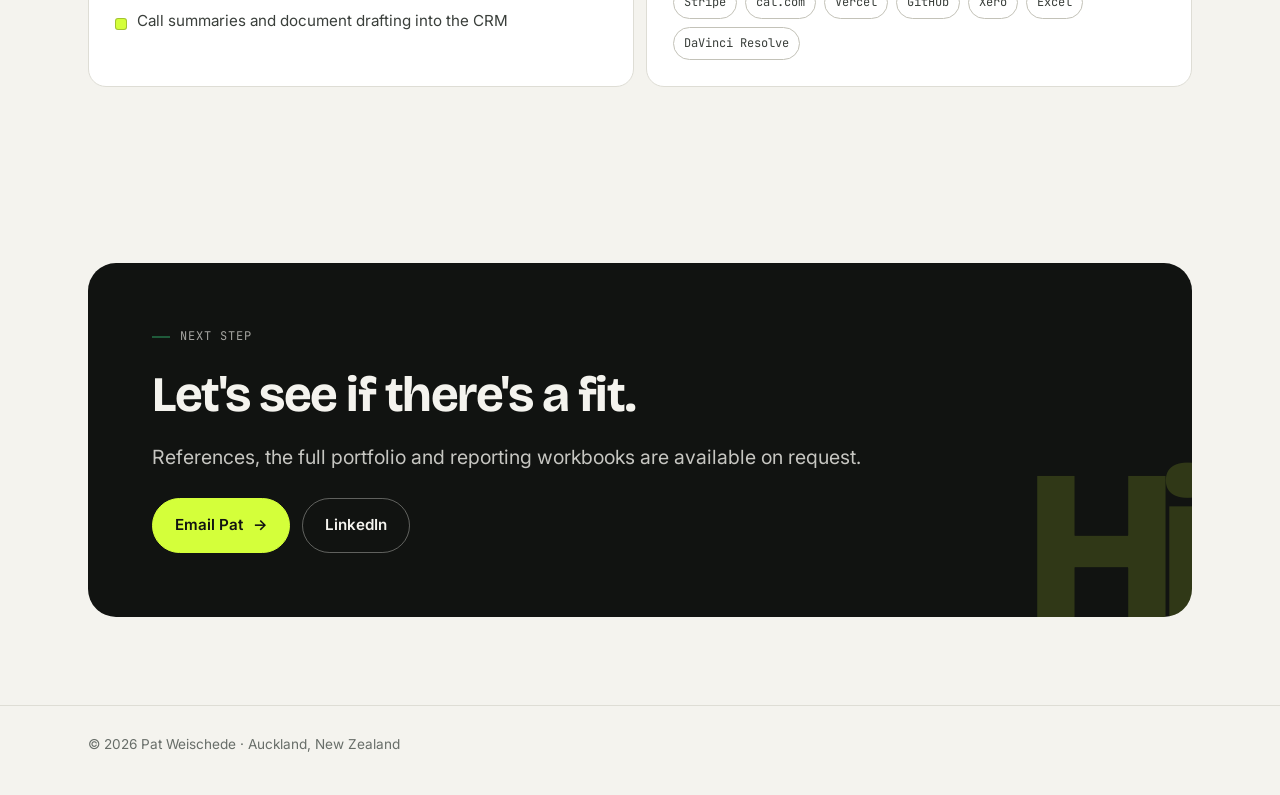
==== commit b2955e27: "Update LinkedIn URL Co-Authored-By: Claude Sonnet 5.5 <noreply@anthropic.com>" ====
--- a/resume/index.html
+++ b/resume/index.html
@@ -52,7 +52,7 @@
         <p class="lede">Growth, operations and AI automation. Five years leading marketing and operations at a regulated immigration advisory practice, building the acquisition engine, CRM and AI tooling it runs on.</p>
         <div class="cv-contact">
           <a href="mailto:pat@patweischede.com">pat@patweischede.com</a>
-          <a href="https://www.linkedin.com/in/patweischede" rel="noopener">linkedin.com/in/patweischede</a>
+          <a href="https://www.linkedin.com/in/patrick-weischede-8a31b01b9/" rel="noopener">linkedin.com/in/patrick-weischede-8a31b01b9</a>
           <a href="../index.html">patweischede.com</a>
         </div>
         <div class="actions">
@@ -134,7 +134,7 @@
       <p class="lede" style="color:inherit; opacity:0.8">References, the full portfolio and reporting workbooks are available on request.</p>
       <div class="cta-row">
         <a class="btn btn-primary shine" href="mailto:pat@patweischede.com?subject=Role%20enquiry">Email Pat <span class="arr" aria-hidden="true">→</span></a>
-        <a class="btn btn-ghost" href="https://www.linkedin.com/in/patweischede" rel="noopener">LinkedIn</a>
+        <a class="btn btn-ghost" href="https://www.linkedin.com/in/patrick-weischede-8a31b01b9/" rel="noopener">LinkedIn</a>
       </div>
     </div>
   </section>
